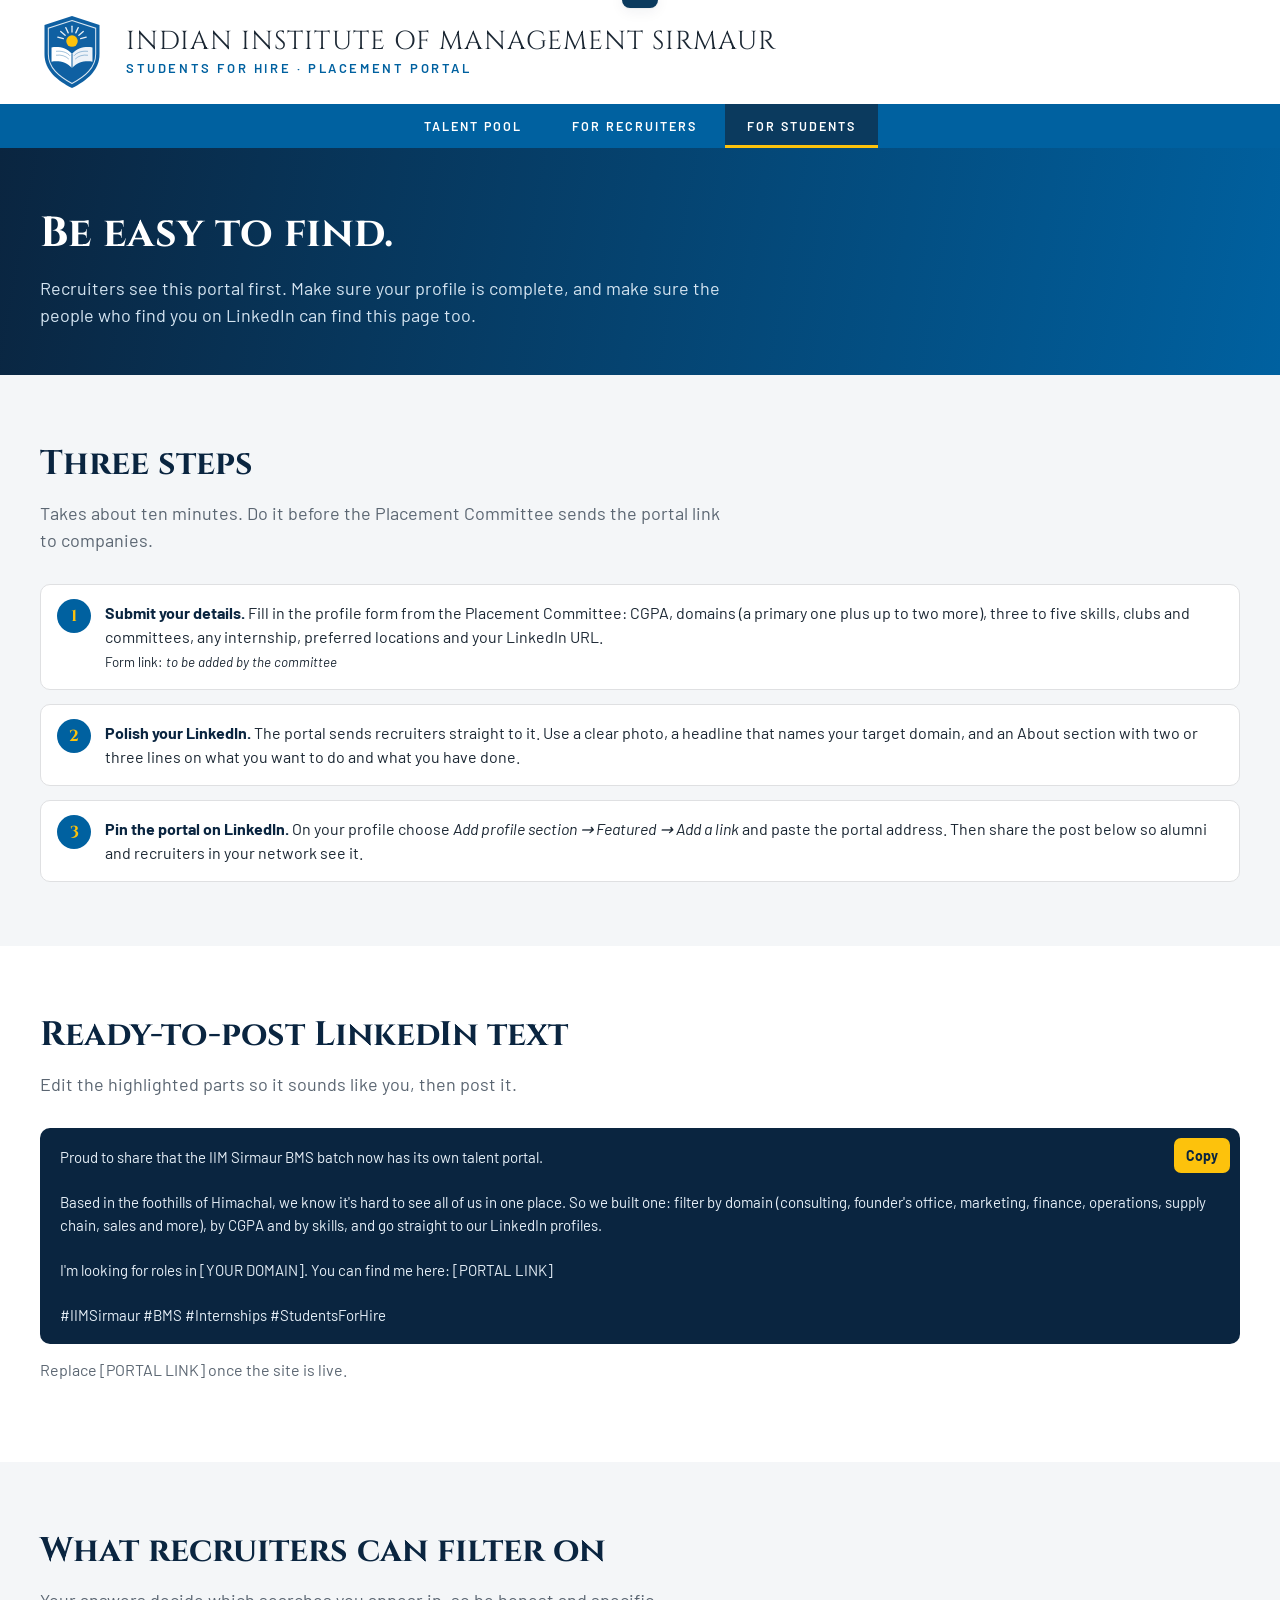
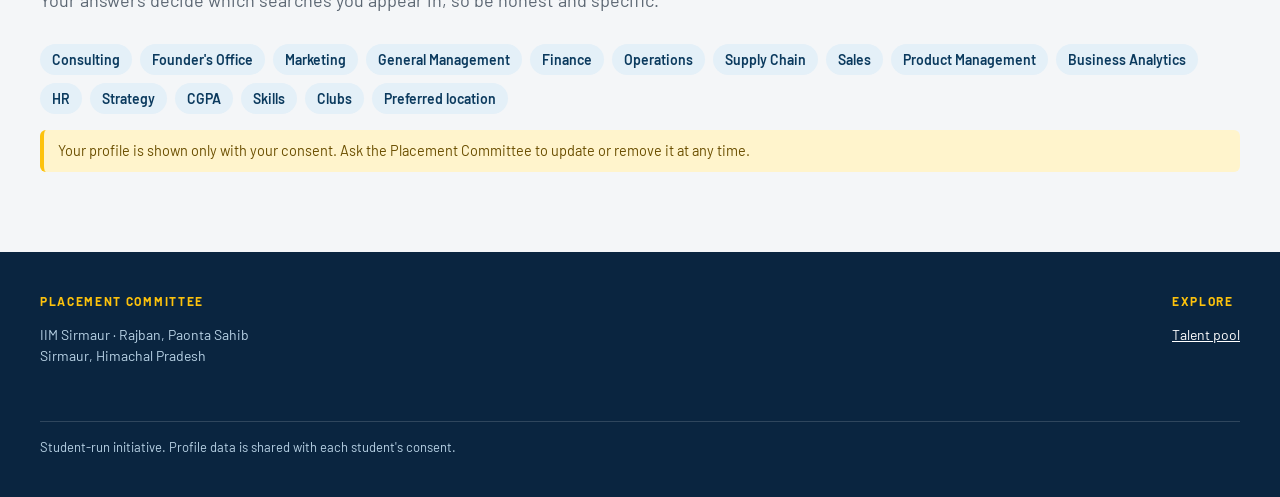
==== students.html @ ebaef342 "Add Students for Hire site for the IIM Sirmaur BMS batch Static recruiter portal with domain, CGPA a" ====
<!doctype html>
<html lang="en">
<head>
<meta charset="utf-8">
<meta name="viewport" content="width=device-width, initial-scale=1">
<title>For Students · Students for Hire · IIM Sirmaur</title>
<link rel="icon" href="assets/favicon.svg" type="image/svg+xml">
<link rel="preconnect" href="https://fonts.googleapis.com">
<link rel="preconnect" href="https://fonts.gstatic.com" crossorigin>
<link href="https://fonts.googleapis.com/css2?family=Barlow:wght@400;500;600;700&family=Cinzel:wght@500;600;700&display=swap" rel="stylesheet">
<link rel="stylesheet" href="css/styles.css">
</head>
<body>
<div class="brand-bar"><div class="wrap">
  <a class="brand" href="index.html"><img src="assets/favicon.svg" alt="IIM Sirmaur" width="64" height="76">
  <span class="inst">INDIAN INSTITUTE OF MANAGEMENT SIRMAUR<span class="sub">Students for Hire · Placement Portal</span></span></a>
</div></div>
<nav class="nav-bar" aria-label="Main"><div class="wrap"><ul>
  <li><a href="index.html">Talent Pool</a></li>
  <li><a href="index.html#recruiters">For Recruiters</a></li>
  <li><a href="students.html" aria-current="page">For Students</a></li>
</ul></div></nav>

<header class="page-hero"><div class="wrap">
  <h1>Be easy to find.</h1>
  <p>Recruiters see this portal first. Make sure your profile is complete, and make sure the people who find you on LinkedIn can find this page too.</p>
</div></header>

<section class="band">
  <div class="wrap">
    <h2>Three steps</h2>
    <p class="lead">Takes about ten minutes. Do it before the Placement Committee sends the portal link to companies.</p>
    <ol class="steps">
      <li><b>Submit your details.</b> Fill in the profile form from the Placement Committee: CGPA, domains (a primary one plus up to two more), three to five skills, clubs and committees, any internship, preferred locations and your LinkedIn URL.<br><small>Form link: <em>to be added by the committee</em></small></li>
      <li><b>Polish your LinkedIn.</b> The portal sends recruiters straight to it. Use a clear photo, a headline that names your target domain, and an About section with two or three lines on what you want to do and what you have done.</li>
      <li><b>Pin the portal on LinkedIn.</b> On your profile choose <em>Add profile section → Featured → Add a link</em> and paste the portal address. Then share the post below so alumni and recruiters in your network see it.</li>
    </ol>
  </div>
</section>

<section class="band white">
  <div class="wrap">
    <h2>Ready-to-post LinkedIn text</h2>
    <p class="lead">Edit the highlighted parts so it sounds like you, then post it.</p>
    <div class="copybox" id="post">Proud to share that the IIM Sirmaur BMS batch now has its own talent portal.

Based in the foothills of Himachal, we know it's hard to see all of us in one place. So we built one: filter by domain (consulting, founder's office, marketing, finance, operations, supply chain, sales and more), by CGPA and by skills, and go straight to our LinkedIn profiles.

I'm looking for roles in [YOUR DOMAIN]. You can find me here: [PORTAL LINK]

#IIMSirmaur #BMS #Internships #StudentsForHire<button class="btn btn-gold btn-sm" id="copyPost" type="button">Copy</button></div>
    <p style="margin-top:14px;color:var(--muted)">Replace [PORTAL LINK] once the site is live.</p>
  </div>
</section>

<section class="band">
  <div class="wrap">
    <h2>What recruiters can filter on</h2>
    <p class="lead">Your answers decide which searches you appear in, so be honest and specific.</p>
    <div class="pills">
      <span class="pill">Consulting</span><span class="pill">Founder's Office</span><span class="pill">Marketing</span><span class="pill">General Management</span><span class="pill">Finance</span><span class="pill">Operations</span><span class="pill">Supply Chain</span><span class="pill">Sales</span><span class="pill">Product Management</span><span class="pill">Business Analytics</span><span class="pill">HR</span><span class="pill">Strategy</span>
      <span class="pill">CGPA</span><span class="pill">Skills</span><span class="pill">Clubs</span><span class="pill">Preferred location</span>
    </div>
    <div class="note">Your profile is shown only with your consent. Ask the Placement Committee to update or remove it at any time.</div>
  </div>
</section>

<footer class="site"><div class="wrap">
  <div><h4>Placement Committee</h4><p>IIM Sirmaur · Rajban, Paonta Sahib<br>Sirmaur, Himachal Pradesh</p></div>
  <div><h4>Explore</h4><p><a href="index.html">Talent pool</a></p></div>
  <p class="legal">Student-run initiative. Profile data is shared with each student's consent.</p>
</div></footer>
<div class="toast" id="toast" role="status"></div>
<script>
document.getElementById('copyPost').addEventListener('click', async function () {
  var box = document.getElementById('post'), btn = this, text = box.firstChild.textContent.trim();
  try { await navigator.clipboard.writeText(text); } catch (e) {
    var ta = document.createElement('textarea'); ta.value = text; document.body.appendChild(ta); ta.select(); try { document.execCommand('copy'); } catch (_) {} ta.remove();
  }
  var t = document.getElementById('toast'); t.textContent = 'Post copied'; t.classList.add('show');
  setTimeout(function () { t.classList.remove('show'); }, 2000);
});
</script>
</body>
</html>
---- css/styles.css ----
/* IIM Sirmaur – Students for Hire
   Palette sampled from the official logo and website template:
   shield blue #0F60A2 / nav bar #0061A0, sun yellow #FDC20C, light grey #DFE0E2. */
:root {
  --blue: #0061a0;
  --blue-deep: #0b3a5e;
  --navy: #0a2540;
  --sky: #5ea1cb;
  --sky-tint: #e4f0f8;
  --gold: #fdc20c;
  --gold-tint: #fff4cc;
  --gold-ink: #6b4f00;
  --ink: #1b2733;
  --muted: #5b6672;
  --line: #dfe0e2;
  --bg: #f4f6f8;
  --card: #ffffff;
  --radius: 10px;
  --shadow: 0 1px 2px rgba(10, 37, 64, .06), 0 4px 14px rgba(10, 37, 64, .06);
  --font-head: "Cinzel", "Trajan Pro", Georgia, serif;
  --font: "Barlow", system-ui, -apple-system, "Segoe UI", Roboto, sans-serif;
}
* { box-sizing: border-box; }
html { scroll-behavior: smooth; }
body { margin: 0; font-family: var(--font); color: var(--ink); background: var(--bg); line-height: 1.5; font-size: 16px; }
a { color: var(--blue); }
img { max-width: 100%; display: block; }
:focus-visible { outline: 3px solid var(--gold); outline-offset: 2px; }
.wrap { max-width: 1240px; margin: 0 auto; padding: 0 20px; }
.sr { position: absolute; width: 1px; height: 1px; overflow: hidden; clip: rect(0 0 0 0); white-space: nowrap; }

/* ---------- header (mirrors the logo-usage template) ---------- */
.brand-bar { background: #fff; }
.brand { display: flex; align-items: center; gap: 22px; padding: 14px 0; text-decoration: none; color: var(--ink); }
.brand img { width: 64px; height: auto; flex: none; }
.brand .inst { font-family: var(--font-head); font-size: clamp(15px, 2.4vw, 26px); letter-spacing: .04em; line-height: 1.15; }
.brand .sub { display: block; font-family: var(--font); font-size: 13px; letter-spacing: .2em; text-transform: uppercase; color: var(--blue); margin-top: 4px; font-weight: 600; }
.nav-bar { background: var(--blue); }
.nav-bar ul { list-style: none; margin: 0; padding: 0; display: flex; gap: 6px; flex-wrap: wrap; justify-content: center; }
.nav-bar a { display: block; padding: 13px 22px; color: #fff; text-decoration: none; font-size: 12.5px; letter-spacing: .16em; text-transform: uppercase; font-weight: 600; }
.nav-bar a:hover, .nav-bar a[aria-current="page"] { background: var(--blue-deep); box-shadow: inset 0 -3px 0 var(--gold); }

/* ---------- hero ---------- */
.hero { position: relative; color: #fff; background: var(--navy) center/cover no-repeat; isolation: isolate; }
.hero::before { content: ""; position: absolute; inset: 0; z-index: -1; background: linear-gradient(100deg, rgba(10,37,64,.94) 0%, rgba(0,97,160,.78) 55%, rgba(0,97,160,.35) 100%); }
.hero .wrap { padding-top: 72px; padding-bottom: 56px; }
.eyebrow { display: inline-block; font-size: 12px; letter-spacing: .22em; text-transform: uppercase; font-weight: 700; color: var(--gold); margin-bottom: 14px; }
.hero h1 { font-family: var(--font-head); font-weight: 600; font-size: clamp(30px, 5vw, 54px); line-height: 1.1; margin: 0 0 16px; max-width: 18ch; }
.hero p.lead { font-size: clamp(17px, 2vw, 20px); max-width: 58ch; margin: 0 0 28px; color: #e6eff7; }
.btn { display: inline-flex; align-items: center; gap: 8px; border: 0; cursor: pointer; font: inherit; font-weight: 700; font-size: 15px; padding: 11px 20px; border-radius: 8px; text-decoration: none; transition: transform .08s, background .15s; }
.btn:active { transform: translateY(1px); }
.btn-gold { background: var(--gold); color: var(--navy); }
.btn-gold:hover { background: #ffd03f; }
.btn-ghost { background: transparent; color: #fff; box-shadow: inset 0 0 0 2px rgba(255,255,255,.6); }
.btn-ghost:hover { background: rgba(255,255,255,.12); }
.btn-blue { background: var(--blue); color: #fff; }
.btn-blue:hover { background: var(--blue-deep); }
.btn-line { background: #fff; color: var(--blue); box-shadow: inset 0 0 0 1.5px var(--blue); }
.btn-line:hover { background: var(--sky-tint); }
.btn-sm { padding: 7px 12px; font-size: 14px; border-radius: 7px; }
.stats { display: flex; flex-wrap: wrap; gap: 14px 40px; margin-top: 40px; padding-top: 24px; border-top: 1px solid rgba(255,255,255,.25); }
.stat b { display: block; font-family: var(--font-head); font-size: 34px; color: var(--gold); line-height: 1; }
.stat span { font-size: 13px; letter-spacing: .1em; text-transform: uppercase; color: #d4e4f1; }

/* ---------- sample banner ---------- */
.sample-banner { background: var(--gold-tint); border-bottom: 1px solid #f1d977; color: var(--gold-ink); font-size: 14px; }
.sample-banner .wrap { display: flex; gap: 12px; align-items: center; padding-top: 9px; padding-bottom: 9px; }
.sample-banner button { margin-left: auto; background: none; border: 0; cursor: pointer; font-size: 20px; color: inherit; line-height: 1; }

/* ---------- talent layout ---------- */
.talent { padding: 36px 0 90px; }
.section-head h2 { font-family: var(--font-head); font-size: clamp(24px, 3vw, 32px); margin: 0 0 6px; color: var(--navy); }
.section-head p { margin: 0 0 22px; color: var(--muted); max-width: 70ch; }
.layout { display: grid; grid-template-columns: 300px 1fr; gap: 26px; align-items: start; }
.filters { background: var(--card); border: 1px solid var(--line); border-radius: var(--radius); box-shadow: var(--shadow); position: sticky; top: 12px; max-height: calc(100vh - 24px); overflow: auto; }
.filters header { display: flex; align-items: center; justify-content: space-between; padding: 14px 18px; background: var(--blue); color: #fff; border-radius: var(--radius) var(--radius) 0 0; position: sticky; top: 0; z-index: 1; }
.filters header h3 { margin: 0; font-size: 13px; letter-spacing: .16em; text-transform: uppercase; }
.filters header button { background: none; border: 0; color: var(--gold); font: inherit; font-weight: 700; cursor: pointer; font-size: 14px; }
.fgroup { padding: 16px 18px; border-bottom: 1px solid var(--line); }
.fgroup:last-child { border-bottom: 0; }
.fgroup h4 { margin: 0 0 10px; font-size: 12px; letter-spacing: .14em; text-transform: uppercase; color: var(--blue-deep); display: flex; justify-content: space-between; align-items: center; }
.fgroup h4 small { text-transform: none; letter-spacing: 0; font-weight: 500; color: var(--muted); font-size: 12px; }
.input { width: 100%; padding: 10px 12px; border: 1.5px solid var(--line); border-radius: 8px; font: inherit; background: #fff; color: var(--ink); }
.input:focus { border-color: var(--blue); outline: none; box-shadow: 0 0 0 3px var(--sky-tint); }
.chips { display: flex; flex-wrap: wrap; gap: 7px; }
.chip { display: inline-flex; align-items: center; gap: 6px; padding: 6px 11px; border-radius: 999px; border: 1.5px solid var(--line); background: #fff; font: inherit; font-size: 14px; color: var(--ink); cursor: pointer; transition: background .12s, border-color .12s; }
.chip:hover { border-color: var(--sky); background: var(--sky-tint); }
.chip[aria-pressed="true"] { background: var(--blue); border-color: var(--blue); color: #fff; }
.chip .n { font-size: 12px; opacity: .65; font-variant-numeric: tabular-nums; }
.chip.zero { opacity: .45; }
.seg { display: grid; grid-auto-flow: column; border: 1.5px solid var(--line); border-radius: 8px; overflow: hidden; }
.seg button { padding: 8px 4px; border: 0; background: #fff; font: inherit; font-size: 13px; cursor: pointer; border-right: 1px solid var(--line); color: var(--ink); }
.seg button:last-child { border-right: 0; }
.seg button[aria-pressed="true"] { background: var(--blue); color: #fff; font-weight: 600; }
.range-row { display: flex; align-items: center; gap: 12px; }
.range-row output { font-family: var(--font-head); font-size: 20px; color: var(--blue); min-width: 48px; text-align: right; font-weight: 600; }
input[type=range] { width: 100%; accent-color: var(--blue); }
.check { display: flex; align-items: center; gap: 8px; font-size: 14px; margin-top: 10px; color: var(--muted); cursor: pointer; }
.check input { accent-color: var(--blue); width: 16px; height: 16px; }

.toolbar { display: flex; flex-wrap: wrap; gap: 10px; align-items: center; margin-bottom: 14px; }
.toolbar .count { font-weight: 600; color: var(--navy); margin-right: auto; }
.toolbar .count span { color: var(--muted); font-weight: 400; }
.toolbar select { width: auto; }
.viewtoggle { display: inline-grid; grid-auto-flow: column; border: 1.5px solid var(--line); border-radius: 8px; overflow: hidden; }
.viewtoggle button { padding: 8px 11px; border: 0; background: #fff; cursor: pointer; color: var(--muted); font: inherit; }
.viewtoggle button[aria-pressed="true"] { background: var(--blue); color: #fff; }
.active-chips { display: flex; flex-wrap: wrap; gap: 7px; margin-bottom: 16px; }
.active-chips .chip { background: var(--gold-tint); border-color: #f1d977; color: var(--gold-ink); font-size: 13px; }
.filter-open { display: none; }

/* ---------- cards ---------- */
.grid { display: grid; grid-template-columns: repeat(auto-fill, minmax(290px, 1fr)); gap: 18px; }
.grid.list { grid-template-columns: 1fr; gap: 12px; }
.card { background: var(--card); border: 1px solid var(--line); border-radius: var(--radius); box-shadow: var(--shadow); padding: 18px; display: flex; flex-direction: column; gap: 12px; position: relative; transition: box-shadow .15s, transform .15s; border-top: 4px solid var(--blue); }
.card:hover { box-shadow: 0 6px 22px rgba(0,97,160,.16); transform: translateY(-2px); }
.card.sel { border-top-color: var(--gold); box-shadow: 0 0 0 2px var(--gold), var(--shadow); }
.card-top { display: flex; gap: 14px; align-items: center; }
.avatar { width: 56px; height: 56px; border-radius: 50%; flex: none; display: grid; place-items: center; color: #fff; font-family: var(--font-head); font-weight: 600; font-size: 20px; background: var(--blue); overflow: hidden; }
.avatar img { width: 100%; height: 100%; object-fit: cover; }
.av0 { background: var(--blue); } .av1 { background: var(--navy); } .av2 { background: var(--sky); color: var(--navy); } .av3 { background: var(--gold); color: var(--navy); }
.card h3 { margin: 0; font-size: 19px; line-height: 1.2; }
.card h3 button { all: unset; cursor: pointer; color: var(--navy); }
.card h3 button:hover { color: var(--blue); text-decoration: underline; }
.meta { font-size: 13.5px; color: var(--muted); }
.cgpa { margin-left: auto; text-align: center; background: var(--sky-tint); border-radius: 8px; padding: 5px 10px; min-width: 58px; }
.cgpa b { display: block; font-family: var(--font-head); font-size: 20px; color: var(--blue); line-height: 1.1; }
.cgpa span { font-size: 10px; letter-spacing: .14em; color: var(--muted); text-transform: uppercase; }
.tags { display: flex; flex-wrap: wrap; gap: 6px; }
.tag { font-size: 12.5px; font-weight: 600; padding: 3px 9px; border-radius: 5px; }
.t0 { background: var(--sky-tint); color: #004a7c; }
.t1 { background: var(--gold-tint); color: var(--gold-ink); }
.t2 { background: #d9e4ef; color: var(--navy); }
.t3 { background: #e9f3fa; color: #2b6a8f; box-shadow: inset 0 0 0 1px #c5dcec; }
.tag.primary { box-shadow: inset 0 0 0 1.5px currentColor; }
.facts { display: grid; grid-template-columns: auto 1fr; gap: 3px 12px; font-size: 14px; margin: 0; }
.facts dt { color: var(--muted); }
.facts dd { margin: 0; }
.card-actions { display: flex; gap: 8px; margin-top: auto; align-items: center; }
.card-actions .btn { flex: 1; justify-content: center; }
.star { flex: none !important; width: 38px; height: 36px; padding: 0 !important; justify-content: center; background: #fff; box-shadow: inset 0 0 0 1.5px var(--line); border: 0; border-radius: 7px; cursor: pointer; font-size: 18px; color: var(--muted); line-height: 1; }
.star[aria-pressed="true"] { background: var(--gold); color: var(--navy); box-shadow: none; }
.ribbon { position: absolute; top: -4px; left: 18px; font-size: 10px; letter-spacing: .14em; background: var(--gold); color: var(--navy); padding: 1px 8px 2px; border-radius: 0 0 5px 5px; font-weight: 700; }
.li-ico { width: 16px; height: 16px; }

.grid.list .card { flex-direction: row; align-items: center; flex-wrap: wrap; gap: 18px; padding: 14px 18px; }
.grid.list .card-top { flex: 0 0 300px; }
.grid.list .tags { flex: 1 1 220px; }
.grid.list .facts { display: none; }
.grid.list .card-actions { margin: 0; flex: 0 0 280px; }

.empty { text-align: center; padding: 60px 20px; background: #fff; border: 1.5px dashed var(--line); border-radius: var(--radius); color: var(--muted); }
.empty h3 { color: var(--navy); margin: 0 0 6px; }

/* ---------- shortlist bar ---------- */
.shortbar { position: fixed; left: 50%; bottom: 18px; transform: translate(-50%, 140%); transition: transform .25s; background: var(--navy); color: #fff; border-radius: 14px; padding: 10px 14px; display: flex; gap: 10px; align-items: center; box-shadow: 0 10px 30px rgba(0,0,0,.3); z-index: 30; flex-wrap: wrap; max-width: calc(100vw - 24px); }
.shortbar.show { transform: translate(-50%, 0); }
.shortbar b { color: var(--gold); font-size: 18px; margin-right: 4px; }
.shortbar .btn { padding: 8px 13px; font-size: 14px; }
.shortbar .link { background: none; border: 0; color: #b9d3e6; cursor: pointer; font: inherit; text-decoration: underline; }
.toast { position: fixed; top: 18px; left: 50%; transform: translate(-50%, -150%); background: var(--blue-deep); color: #fff; padding: 10px 18px; border-radius: 8px; z-index: 60; transition: transform .25s; box-shadow: var(--shadow); font-weight: 600; }
.toast.show { transform: translate(-50%, 0); }

/* ---------- modal ---------- */
dialog { border: 0; padding: 0; border-radius: 14px; width: min(720px, calc(100vw - 24px)); max-height: calc(100vh - 32px); box-shadow: 0 20px 60px rgba(0,0,0,.35); color: var(--ink); }
dialog::backdrop { background: rgba(10,37,64,.65); backdrop-filter: blur(2px); }
.m-head { display: flex; gap: 18px; align-items: center; padding: 24px 26px; background: linear-gradient(100deg, var(--navy), var(--blue)); color: #fff; }
.m-head .avatar { width: 76px; height: 76px; font-size: 28px; border: 3px solid var(--gold); }
.m-head h2 { margin: 0; font-family: var(--font-head); font-size: 26px; }
.m-head p { margin: 2px 0 0; color: #cfe2f1; }
.m-close { margin-left: auto; align-self: flex-start; background: none; border: 0; color: #fff; font-size: 28px; cursor: pointer; line-height: 1; }
.m-body { padding: 22px 26px 26px; display: grid; gap: 18px; overflow: auto; }
.m-body h4 { margin: 0 0 6px; font-size: 12px; letter-spacing: .14em; text-transform: uppercase; color: var(--blue-deep); }
.m-cols { display: grid; grid-template-columns: 1fr 1fr; gap: 18px; }
.m-actions { display: flex; flex-wrap: wrap; gap: 10px; }

/* ---------- content sections ---------- */
.band { padding: 64px 0; }
.band.white { background: #fff; }
.band h2 { font-family: var(--font-head); color: var(--navy); font-size: clamp(24px, 3vw, 34px); margin: 0 0 10px; }
.band .lead { color: var(--muted); max-width: 70ch; margin: 0 0 30px; font-size: 18px; }
.cols3 { display: grid; grid-template-columns: repeat(auto-fit, minmax(260px, 1fr)); gap: 20px; }
.panel { background: #fff; border: 1px solid var(--line); border-radius: var(--radius); padding: 22px; box-shadow: var(--shadow); }
.band.white .panel { background: var(--bg); box-shadow: none; }
.panel .ico { width: 42px; height: 42px; border-radius: 10px; background: var(--blue); color: var(--gold); display: grid; place-items: center; font-weight: 800; font-size: 20px; margin-bottom: 12px; font-family: var(--font-head); }
.panel h3 { margin: 0 0 6px; color: var(--navy); }
.panel p { margin: 0; color: var(--muted); }
.photo-strip { height: 260px; background: center/cover no-repeat; position: relative; }
.photo-strip::after { content: ""; position: absolute; inset: 0; background: linear-gradient(0deg, rgba(10,37,64,.5), rgba(10,37,64,0) 60%); }
.photo-strip blockquote { position: absolute; z-index: 1; left: 0; right: 0; bottom: 22px; margin: 0; color: #fff; font-family: var(--font-head); font-size: clamp(18px, 2.6vw, 28px); text-align: center; padding: 0 20px; }
.steps { counter-reset: s; list-style: none; padding: 0; margin: 0; display: grid; gap: 14px; }
.steps li { counter-increment: s; background: #fff; border: 1px solid var(--line); border-radius: var(--radius); padding: 16px 18px 16px 64px; position: relative; }
.steps li::before { content: counter(s); position: absolute; left: 16px; top: 14px; width: 34px; height: 34px; border-radius: 50%; background: var(--blue); color: var(--gold); display: grid; place-items: center; font-family: var(--font-head); font-weight: 700; }
.steps li b { color: var(--navy); }
.copybox { background: var(--navy); color: #e6eff7; border-radius: var(--radius); padding: 18px 20px; white-space: pre-wrap; font-size: 15px; position: relative; }
.copybox .btn { position: absolute; top: 10px; right: 10px; }

footer.site { background: var(--navy); color: #b9d3e6; padding: 40px 0 26px; font-size: 14px; }
footer.site .wrap { display: flex; flex-wrap: wrap; gap: 28px; justify-content: space-between; }
footer.site h4 { color: var(--gold); letter-spacing: .14em; text-transform: uppercase; font-size: 12px; margin: 0 0 8px; }
footer.site a { color: #fff; }
footer.site .legal { width: 100%; border-top: 1px solid rgba(255,255,255,.15); padding-top: 16px; font-size: 13px; }

/* ---------- page hero (students page) ---------- */
.page-hero { background: linear-gradient(100deg, var(--navy), var(--blue)); color: #fff; padding: 54px 0 46px; }
.page-hero h1 { font-family: var(--font-head); margin: 0 0 10px; font-size: clamp(26px, 4vw, 42px); }
.page-hero p { max-width: 70ch; color: #d4e4f1; font-size: 18px; margin: 0; }
.note { background: var(--gold-tint); border-left: 4px solid var(--gold); padding: 10px 14px; border-radius: 6px; font-size: 14.5px; color: var(--gold-ink); margin: 16px 0; }
.pills { display: flex; flex-wrap: wrap; gap: 8px; }
.pill { background: var(--sky-tint); color: var(--blue-deep); padding: 5px 12px; border-radius: 999px; font-weight: 600; font-size: 14px; }

/* ---------- responsive ---------- */
@media (max-width: 980px) {
  .layout { grid-template-columns: 1fr; }
  .filters { position: fixed; inset: 0 0 0 auto; width: min(360px, 92vw); max-height: none; z-index: 50; transform: translateX(105%); transition: transform .25s; border-radius: 0; }
  .filters.open { transform: none; }
  .filter-open { display: inline-flex; }
  .scrim { position: fixed; inset: 0; background: rgba(10,37,64,.55); z-index: 49; display: none; }
  .scrim.show { display: block; }
}
@media (max-width: 620px) {
  .nav-bar a { padding: 11px 12px; font-size: 11.5px; letter-spacing: .1em; }
  .brand img { width: 48px; }
  .hero .wrap { padding-top: 44px; }
  .m-cols { grid-template-columns: 1fr; }
  .grid.list .card-top, .grid.list .card-actions { flex: 1 1 100%; }
  .m-head { flex-wrap: wrap; }
}
@media (prefers-reduced-motion: reduce) { * { transition: none !important; scroll-behavior: auto !important; } }
@media print {
  .nav-bar, .hero, .filters, .toolbar, .shortbar, .card-actions, .band, footer.site, .sample-banner { display: none !important; }
  .layout { display: block; } .card { break-inside: avoid; box-shadow: none; }
}

/* ---------- profiles still being filled in ---------- */
.fgroup[hidden] { display: none; }
.card .pending { margin: 0; font-size: 13.5px; color: var(--muted); font-style: italic; }
.card.slim { border-top-color: var(--line); gap: 10px; }
.card.slim .avatar { width: 48px; height: 48px; font-size: 17px; }
.btn.disabled { opacity: .55; cursor: default; box-shadow: inset 0 0 0 1.5px var(--line); color: var(--muted); }
.grid.list .card .pending { flex: 1 1 220px; }
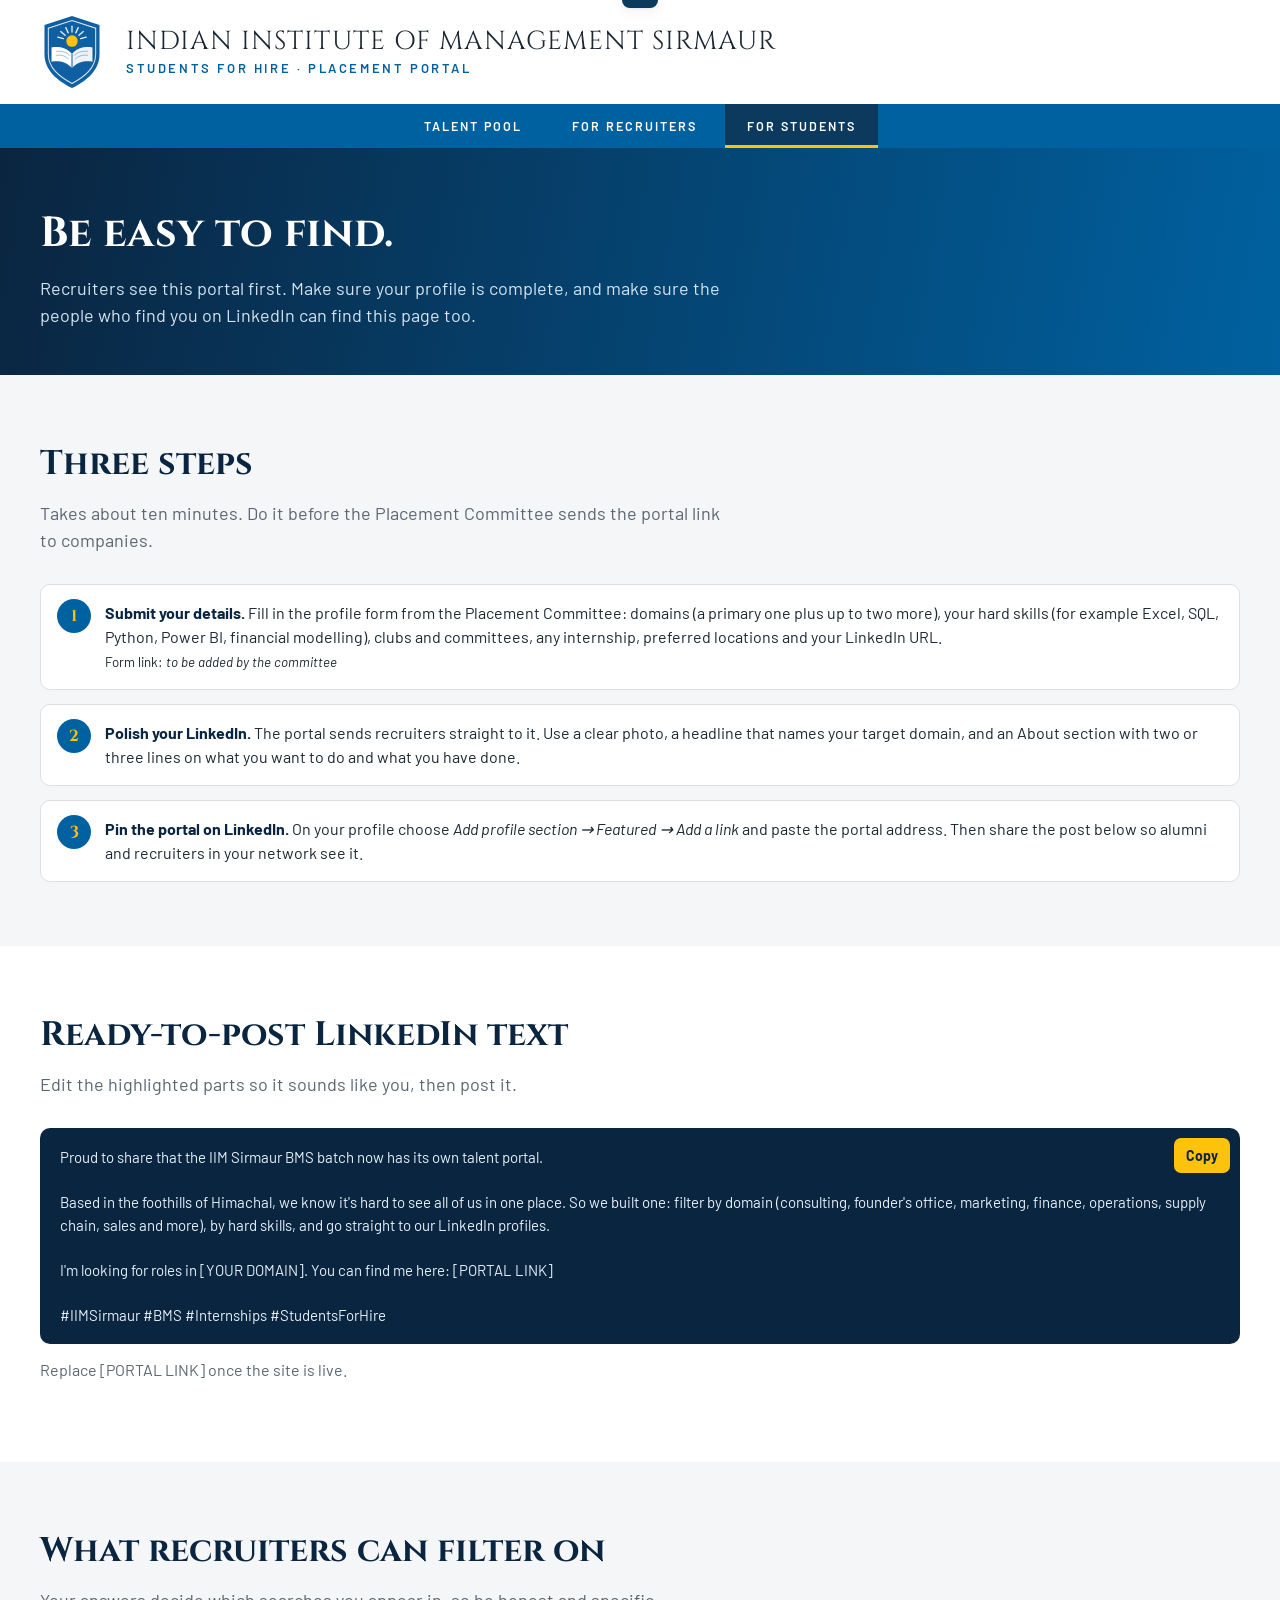
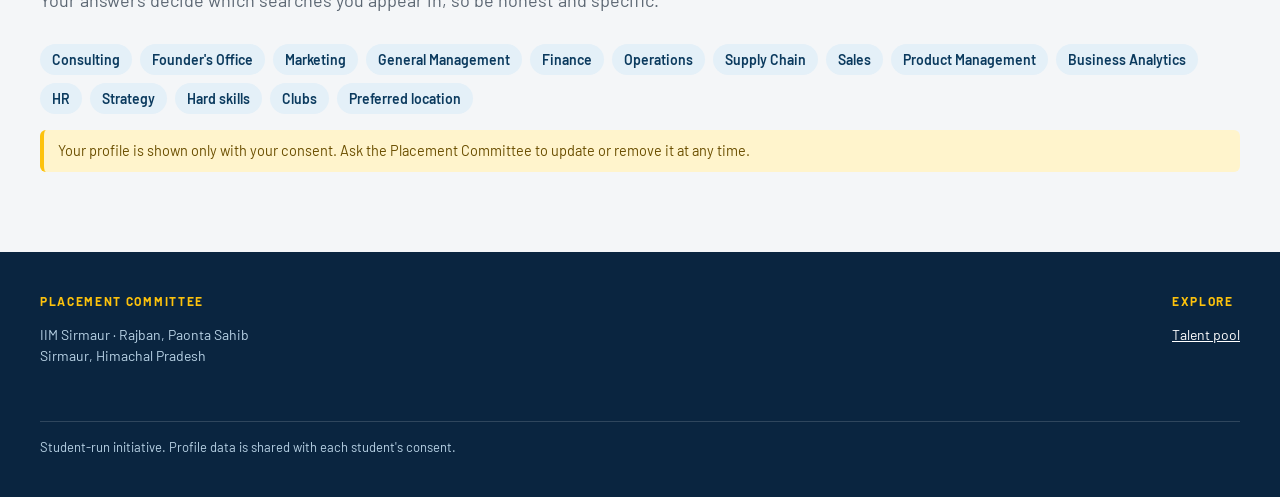
==== commit 7b013392: "Replace CGPA filter with hard-skills filter Co-Authored-By: Claude Sonnet 5.5 <noreply@anthropic.com" ====
--- a/students.html
+++ b/students.html
@@ -31,7 +31,7 @@
     <h2>Three steps</h2>
     <p class="lead">Takes about ten minutes. Do it before the Placement Committee sends the portal link to companies.</p>
     <ol class="steps">
-      <li><b>Submit your details.</b> Fill in the profile form from the Placement Committee: CGPA, domains (a primary one plus up to two more), three to five skills, clubs and committees, any internship, preferred locations and your LinkedIn URL.<br><small>Form link: <em>to be added by the committee</em></small></li>
+      <li><b>Submit your details.</b> Fill in the profile form from the Placement Committee: domains (a primary one plus up to two more), your hard skills (for example Excel, SQL, Python, Power BI, financial modelling), clubs and committees, any internship, preferred locations and your LinkedIn URL.<br><small>Form link: <em>to be added by the committee</em></small></li>
       <li><b>Polish your LinkedIn.</b> The portal sends recruiters straight to it. Use a clear photo, a headline that names your target domain, and an About section with two or three lines on what you want to do and what you have done.</li>
       <li><b>Pin the portal on LinkedIn.</b> On your profile choose <em>Add profile section → Featured → Add a link</em> and paste the portal address. Then share the post below so alumni and recruiters in your network see it.</li>
     </ol>
@@ -44,7 +44,7 @@
     <p class="lead">Edit the highlighted parts so it sounds like you, then post it.</p>
     <div class="copybox" id="post">Proud to share that the IIM Sirmaur BMS batch now has its own talent portal.
 
-Based in the foothills of Himachal, we know it's hard to see all of us in one place. So we built one: filter by domain (consulting, founder's office, marketing, finance, operations, supply chain, sales and more), by CGPA and by skills, and go straight to our LinkedIn profiles.
+Based in the foothills of Himachal, we know it's hard to see all of us in one place. So we built one: filter by domain (consulting, founder's office, marketing, finance, operations, supply chain, sales and more), by hard skills, and go straight to our LinkedIn profiles.
 
 I'm looking for roles in [YOUR DOMAIN]. You can find me here: [PORTAL LINK]
 
@@ -59,7 +59,7 @@
     <p class="lead">Your answers decide which searches you appear in, so be honest and specific.</p>
     <div class="pills">
       <span class="pill">Consulting</span><span class="pill">Founder's Office</span><span class="pill">Marketing</span><span class="pill">General Management</span><span class="pill">Finance</span><span class="pill">Operations</span><span class="pill">Supply Chain</span><span class="pill">Sales</span><span class="pill">Product Management</span><span class="pill">Business Analytics</span><span class="pill">HR</span><span class="pill">Strategy</span>
-      <span class="pill">CGPA</span><span class="pill">Skills</span><span class="pill">Clubs</span><span class="pill">Preferred location</span>
+      <span class="pill">Hard skills</span><span class="pill">Clubs</span><span class="pill">Preferred location</span>
     </div>
     <div class="note">Your profile is shown only with your consent. Ask the Placement Committee to update or remove it at any time.</div>
   </div>
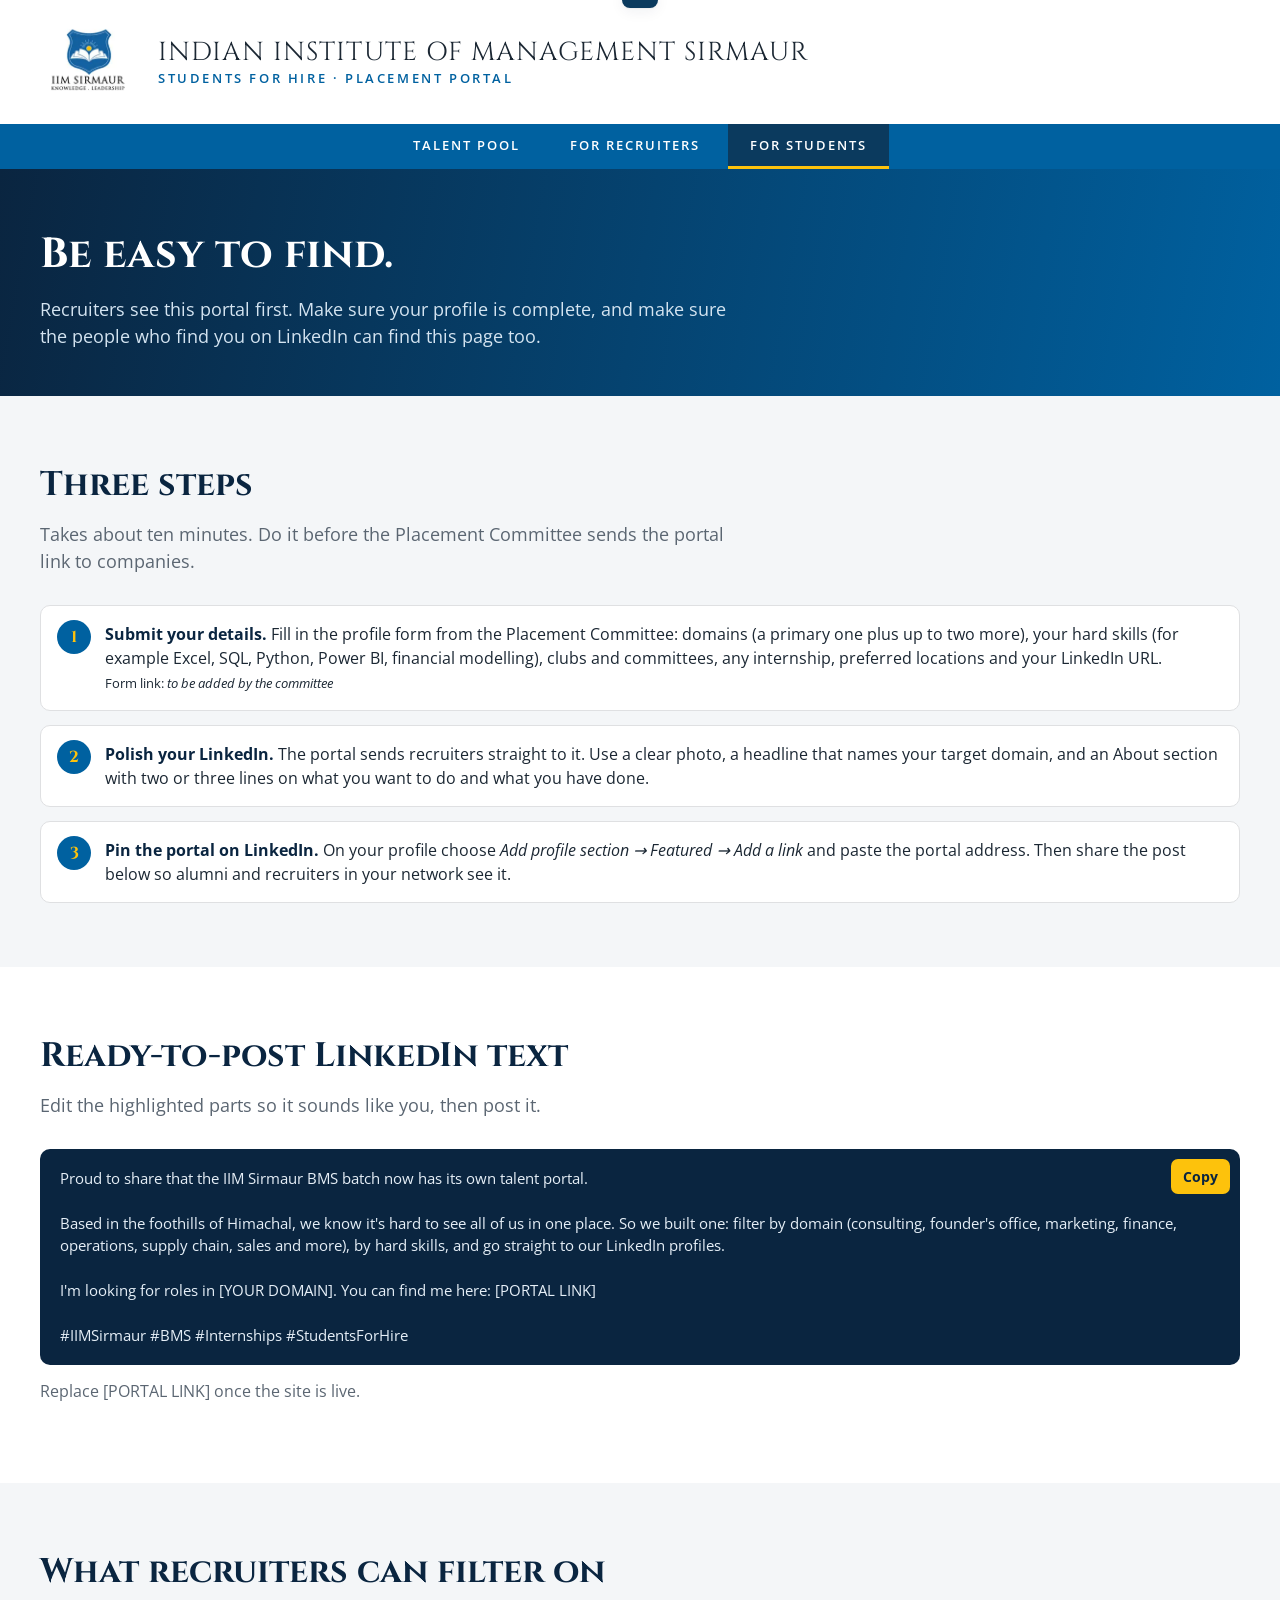
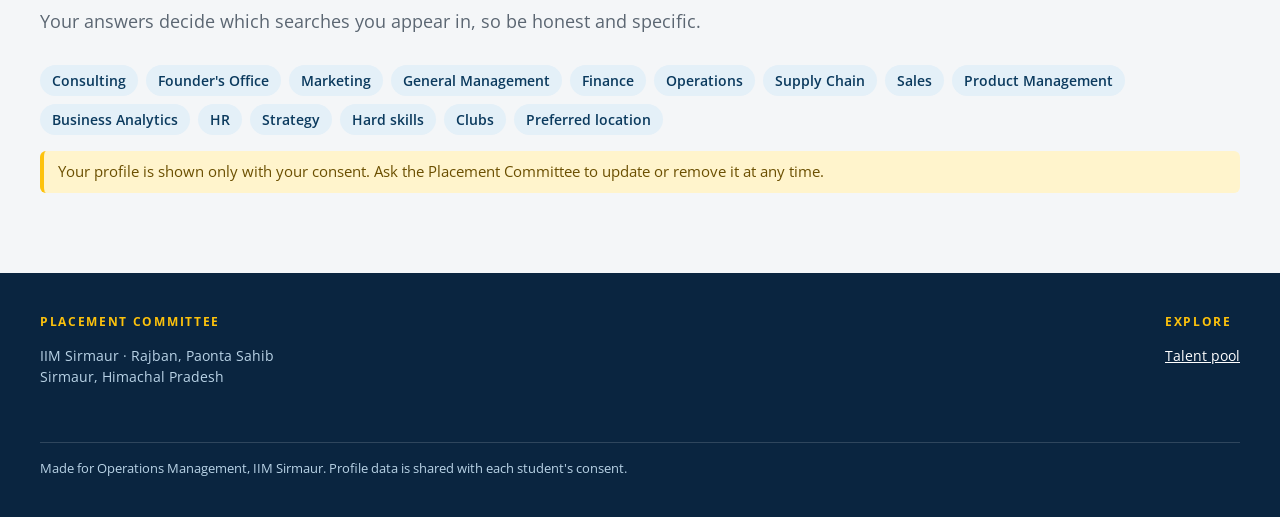
==== commit bb85abf8: "Use supplied logo, Trajan and Open Sans fonts, update footer wording Co-Authored-By: Claude Sonnet 5" ====
--- a/students.html
+++ b/students.html
@@ -4,15 +4,15 @@
 <meta charset="utf-8">
 <meta name="viewport" content="width=device-width, initial-scale=1">
 <title>For Students · Students for Hire · IIM Sirmaur</title>
-<link rel="icon" href="assets/favicon.svg" type="image/svg+xml">
+<link rel="icon" href="assets/logo.png" type="image/png">
 <link rel="preconnect" href="https://fonts.googleapis.com">
 <link rel="preconnect" href="https://fonts.gstatic.com" crossorigin>
-<link href="https://fonts.googleapis.com/css2?family=Barlow:wght@400;500;600;700&family=Cinzel:wght@500;600;700&display=swap" rel="stylesheet">
+<link href="https://fonts.googleapis.com/css2?family=Open+Sans:wght@400;600;700&family=Cinzel:wght@500;600;700&display=swap" rel="stylesheet">
 <link rel="stylesheet" href="css/styles.css">
 </head>
 <body>
 <div class="brand-bar"><div class="wrap">
-  <a class="brand" href="index.html"><img src="assets/favicon.svg" alt="IIM Sirmaur" width="64" height="76">
+  <a class="brand" href="index.html"><img src="assets/logo.png" alt="IIM Sirmaur logo" width="96" height="96">
   <span class="inst">INDIAN INSTITUTE OF MANAGEMENT SIRMAUR<span class="sub">Students for Hire · Placement Portal</span></span></a>
 </div></div>
 <nav class="nav-bar" aria-label="Main"><div class="wrap"><ul>
@@ -68,7 +68,7 @@
 <footer class="site"><div class="wrap">
   <div><h4>Placement Committee</h4><p>IIM Sirmaur · Rajban, Paonta Sahib<br>Sirmaur, Himachal Pradesh</p></div>
   <div><h4>Explore</h4><p><a href="index.html">Talent pool</a></p></div>
-  <p class="legal">Student-run initiative. Profile data is shared with each student's consent.</p>
+  <p class="legal">Made for Operations Management, IIM Sirmaur. Profile data is shared with each student's consent.</p>
 </div></footer>
 <div class="toast" id="toast" role="status"></div>
 <script>
--- a/css/styles.css
+++ b/css/styles.css
@@ -17,8 +17,8 @@
   --card: #ffffff;
   --radius: 10px;
   --shadow: 0 1px 2px rgba(10, 37, 64, .06), 0 4px 14px rgba(10, 37, 64, .06);
-  --font-head: "Cinzel", "Trajan Pro", Georgia, serif;
-  --font: "Barlow", system-ui, -apple-system, "Segoe UI", Roboto, sans-serif;
+  --font-head: "Trajan Pro 3", "Trajan Pro", "Cinzel", Georgia, serif;
+  --font: "Open Sans", system-ui, -apple-system, "Segoe UI", Roboto, sans-serif;
 }
 * { box-sizing: border-box; }
 html { scroll-behavior: smooth; }
@@ -32,7 +32,7 @@
 /* ---------- header (mirrors the logo-usage template) ---------- */
 .brand-bar { background: #fff; }
 .brand { display: flex; align-items: center; gap: 22px; padding: 14px 0; text-decoration: none; color: var(--ink); }
-.brand img { width: 64px; height: auto; flex: none; }
+.brand img { width: 96px; height: auto; flex: none; }
 .brand .inst { font-family: var(--font-head); font-size: clamp(15px, 2.4vw, 26px); letter-spacing: .04em; line-height: 1.15; }
 .brand .sub { display: block; font-family: var(--font); font-size: 13px; letter-spacing: .2em; text-transform: uppercase; color: var(--blue); margin-top: 4px; font-weight: 600; }
 .nav-bar { background: var(--blue); }
@@ -220,7 +220,7 @@
 }
 @media (max-width: 620px) {
   .nav-bar a { padding: 11px 12px; font-size: 11.5px; letter-spacing: .1em; }
-  .brand img { width: 48px; }
+  .brand img { width: 64px; }
   .hero .wrap { padding-top: 44px; }
   .m-cols { grid-template-columns: 1fr; }
   .grid.list .card-top, .grid.list .card-actions { flex: 1 1 100%; }
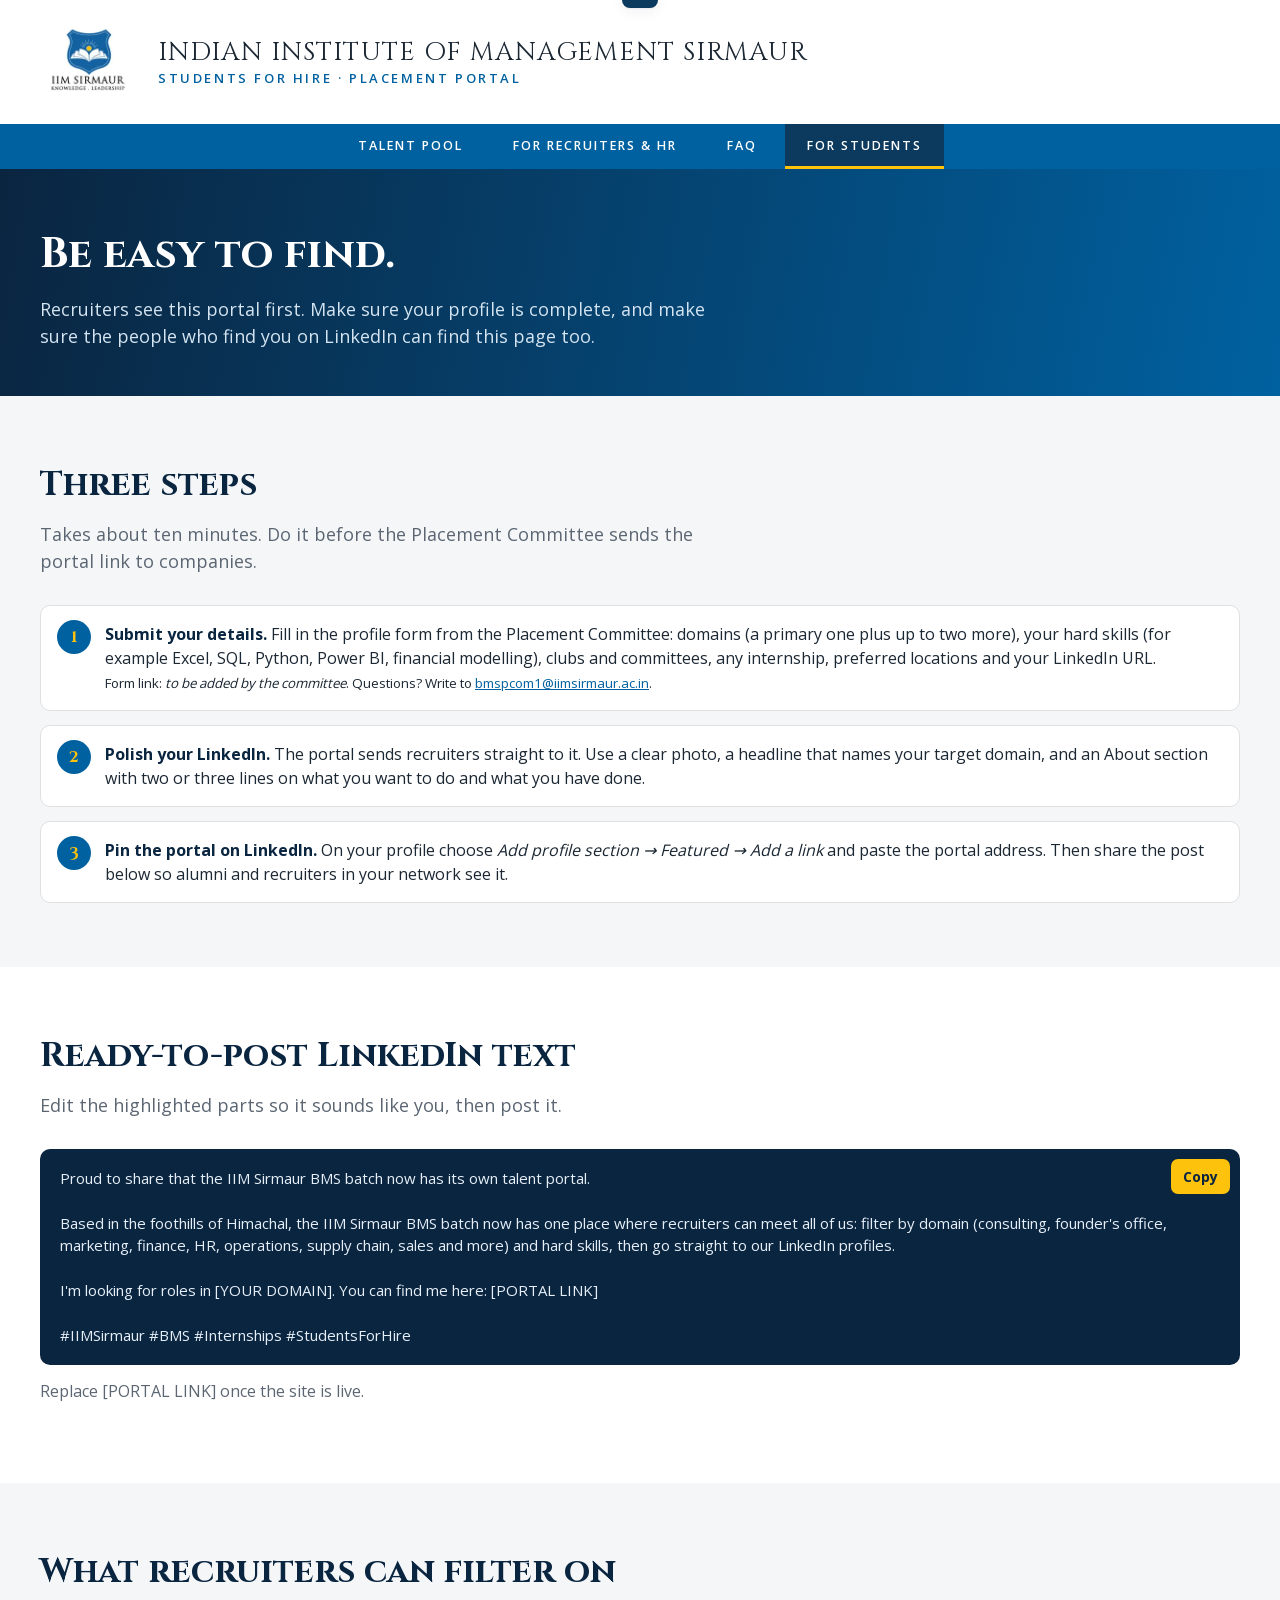
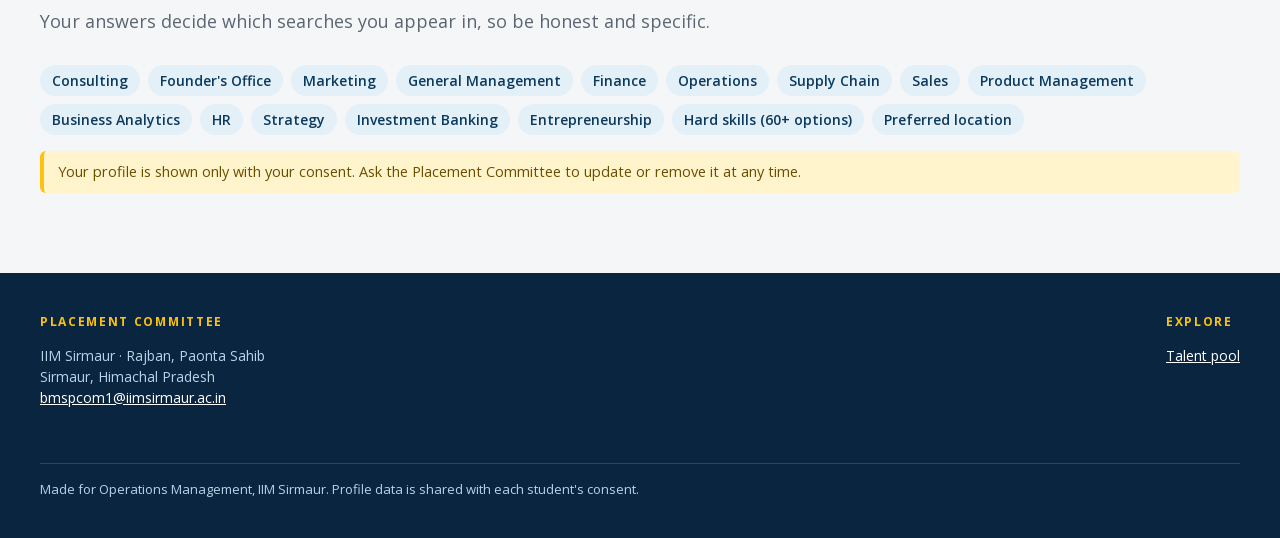
==== commit 2bf59e9b: "Placecom email, new hero copy, HR section, more hard skills, security hardening - Use bmspcom1@iimsi" ====
--- a/students.html
+++ b/students.html
@@ -4,24 +4,27 @@
 <meta charset="utf-8">
 <meta name="viewport" content="width=device-width, initial-scale=1">
 <title>For Students · Students for Hire · IIM Sirmaur</title>
+<meta http-equiv="Content-Security-Policy" content="default-src 'none'; script-src 'self'; style-src 'self'; img-src 'self'; font-src 'self'; connect-src 'none'; frame-src 'none'; object-src 'none'; form-action 'none'; base-uri 'none'">
+<meta name="referrer" content="no-referrer">
+<meta name="theme-color" content="#0061a0">
 <link rel="icon" href="assets/logo.png" type="image/png">
-<link rel="preconnect" href="https://fonts.googleapis.com">
-<link rel="preconnect" href="https://fonts.gstatic.com" crossorigin>
-<link href="https://fonts.googleapis.com/css2?family=Open+Sans:wght@400;600;700&family=Cinzel:wght@500;600;700&display=swap" rel="stylesheet">
 <link rel="stylesheet" href="css/styles.css">
+<script src="js/guard.js"></script>
 </head>
 <body>
+<a class="skip-link" href="#main">Skip to content</a>
 <div class="brand-bar"><div class="wrap">
   <a class="brand" href="index.html"><img src="assets/logo.png" alt="IIM Sirmaur logo" width="96" height="96">
   <span class="inst">INDIAN INSTITUTE OF MANAGEMENT SIRMAUR<span class="sub">Students for Hire · Placement Portal</span></span></a>
 </div></div>
 <nav class="nav-bar" aria-label="Main"><div class="wrap"><ul>
   <li><a href="index.html">Talent Pool</a></li>
-  <li><a href="index.html#recruiters">For Recruiters</a></li>
+  <li><a href="index.html#recruiters">For Recruiters &amp; HR</a></li>
+  <li><a href="index.html#faq">FAQ</a></li>
   <li><a href="students.html" aria-current="page">For Students</a></li>
 </ul></div></nav>
 
-<header class="page-hero"><div class="wrap">
+<header class="page-hero" id="main"><div class="wrap">
   <h1>Be easy to find.</h1>
   <p>Recruiters see this portal first. Make sure your profile is complete, and make sure the people who find you on LinkedIn can find this page too.</p>
 </div></header>
@@ -31,7 +34,7 @@
     <h2>Three steps</h2>
     <p class="lead">Takes about ten minutes. Do it before the Placement Committee sends the portal link to companies.</p>
     <ol class="steps">
-      <li><b>Submit your details.</b> Fill in the profile form from the Placement Committee: domains (a primary one plus up to two more), your hard skills (for example Excel, SQL, Python, Power BI, financial modelling), clubs and committees, any internship, preferred locations and your LinkedIn URL.<br><small>Form link: <em>to be added by the committee</em></small></li>
+      <li><b>Submit your details.</b> Fill in the profile form from the Placement Committee: domains (a primary one plus up to two more), your hard skills (for example Excel, SQL, Python, Power BI, financial modelling), clubs and committees, any internship, preferred locations and your LinkedIn URL.<br><small>Form link: <em>to be added by the committee</em>. Questions? Write to <a href="mailto:bmspcom1@iimsirmaur.ac.in">bmspcom1@iimsirmaur.ac.in</a>.</small></li>
       <li><b>Polish your LinkedIn.</b> The portal sends recruiters straight to it. Use a clear photo, a headline that names your target domain, and an About section with two or three lines on what you want to do and what you have done.</li>
       <li><b>Pin the portal on LinkedIn.</b> On your profile choose <em>Add profile section → Featured → Add a link</em> and paste the portal address. Then share the post below so alumni and recruiters in your network see it.</li>
     </ol>
@@ -44,12 +47,12 @@
     <p class="lead">Edit the highlighted parts so it sounds like you, then post it.</p>
     <div class="copybox" id="post">Proud to share that the IIM Sirmaur BMS batch now has its own talent portal.
 
-Based in the foothills of Himachal, we know it's hard to see all of us in one place. So we built one: filter by domain (consulting, founder's office, marketing, finance, operations, supply chain, sales and more), by hard skills, and go straight to our LinkedIn profiles.
+Based in the foothills of Himachal, the IIM Sirmaur BMS batch now has one place where recruiters can meet all of us: filter by domain (consulting, founder's office, marketing, finance, HR, operations, supply chain, sales and more) and hard skills, then go straight to our LinkedIn profiles.
 
 I'm looking for roles in [YOUR DOMAIN]. You can find me here: [PORTAL LINK]
 
 #IIMSirmaur #BMS #Internships #StudentsForHire<button class="btn btn-gold btn-sm" id="copyPost" type="button">Copy</button></div>
-    <p style="margin-top:14px;color:var(--muted)">Replace [PORTAL LINK] once the site is live.</p>
+    <p class="muted-note">Replace [PORTAL LINK] once the site is live.</p>
   </div>
 </section>
 
@@ -58,28 +61,19 @@
     <h2>What recruiters can filter on</h2>
     <p class="lead">Your answers decide which searches you appear in, so be honest and specific.</p>
     <div class="pills">
-      <span class="pill">Consulting</span><span class="pill">Founder's Office</span><span class="pill">Marketing</span><span class="pill">General Management</span><span class="pill">Finance</span><span class="pill">Operations</span><span class="pill">Supply Chain</span><span class="pill">Sales</span><span class="pill">Product Management</span><span class="pill">Business Analytics</span><span class="pill">HR</span><span class="pill">Strategy</span>
-      <span class="pill">Hard skills</span><span class="pill">Clubs</span><span class="pill">Preferred location</span>
+      <span class="pill">Consulting</span><span class="pill">Founder's Office</span><span class="pill">Marketing</span><span class="pill">General Management</span><span class="pill">Finance</span><span class="pill">Operations</span><span class="pill">Supply Chain</span><span class="pill">Sales</span><span class="pill">Product Management</span><span class="pill">Business Analytics</span><span class="pill">HR</span><span class="pill">Strategy</span><span class="pill">Investment Banking</span><span class="pill">Entrepreneurship</span>
+      <span class="pill">Hard skills (60+ options)</span><span class="pill">Preferred location</span>
     </div>
     <div class="note">Your profile is shown only with your consent. Ask the Placement Committee to update or remove it at any time.</div>
   </div>
 </section>
 
 <footer class="site"><div class="wrap">
-  <div><h4>Placement Committee</h4><p>IIM Sirmaur · Rajban, Paonta Sahib<br>Sirmaur, Himachal Pradesh</p></div>
+  <div class="contact"><h4>Placement Committee</h4><p>IIM Sirmaur · Rajban, Paonta Sahib<br>Sirmaur, Himachal Pradesh<br><a href="mailto:bmspcom1@iimsirmaur.ac.in">bmspcom1@iimsirmaur.ac.in</a></p></div>
   <div><h4>Explore</h4><p><a href="index.html">Talent pool</a></p></div>
   <p class="legal">Made for Operations Management, IIM Sirmaur. Profile data is shared with each student's consent.</p>
 </div></footer>
 <div class="toast" id="toast" role="status"></div>
-<script>
-document.getElementById('copyPost').addEventListener('click', async function () {
-  var box = document.getElementById('post'), btn = this, text = box.firstChild.textContent.trim();
-  try { await navigator.clipboard.writeText(text); } catch (e) {
-    var ta = document.createElement('textarea'); ta.value = text; document.body.appendChild(ta); ta.select(); try { document.execCommand('copy'); } catch (_) {} ta.remove();
-  }
-  var t = document.getElementById('toast'); t.textContent = 'Post copied'; t.classList.add('show');
-  setTimeout(function () { t.classList.remove('show'); }, 2000);
-});
-</script>
+<script src="js/students.js"></script>
 </body>
 </html>
--- a/css/styles.css
+++ b/css/styles.css
@@ -1,6 +1,10 @@
 /* IIM Sirmaur – Students for Hire
    Palette sampled from the official logo and website template:
    shield blue #0F60A2 / nav bar #0061A0, sun yellow #FDC20C, light grey #DFE0E2. */
+/* Fonts are self-hosted (SIL Open Font License) so the site makes no third-party requests. */
+@font-face { font-family: "Open Sans"; font-style: normal; font-weight: 400 700; font-display: swap; src: url(../assets/fonts/opensans-latin.woff2) format("woff2"); }
+@font-face { font-family: "Cinzel"; font-style: normal; font-weight: 400 900; font-display: swap; src: url(../assets/fonts/cinzel-latin.woff2) format("woff2"); }
+
 :root {
   --blue: #0061a0;
   --blue-deep: #0b3a5e;
@@ -41,7 +45,7 @@
 .nav-bar a:hover, .nav-bar a[aria-current="page"] { background: var(--blue-deep); box-shadow: inset 0 -3px 0 var(--gold); }
 
 /* ---------- hero ---------- */
-.hero { position: relative; color: #fff; background: var(--navy) center/cover no-repeat; isolation: isolate; }
+.hero { position: relative; color: #fff; background: var(--navy) url(../assets/campus-night.jpg) center/cover no-repeat; isolation: isolate; }
 .hero::before { content: ""; position: absolute; inset: 0; z-index: -1; background: linear-gradient(100deg, rgba(10,37,64,.94) 0%, rgba(0,97,160,.78) 55%, rgba(0,97,160,.35) 100%); }
 .hero .wrap { padding-top: 72px; padding-bottom: 56px; }
 .eyebrow { display: inline-block; font-size: 12px; letter-spacing: .22em; text-transform: uppercase; font-weight: 700; color: var(--gold); margin-bottom: 14px; }
@@ -185,7 +189,7 @@
 .panel .ico { width: 42px; height: 42px; border-radius: 10px; background: var(--blue); color: var(--gold); display: grid; place-items: center; font-weight: 800; font-size: 20px; margin-bottom: 12px; font-family: var(--font-head); }
 .panel h3 { margin: 0 0 6px; color: var(--navy); }
 .panel p { margin: 0; color: var(--muted); }
-.photo-strip { height: 260px; background: center/cover no-repeat; position: relative; }
+.photo-strip { height: 260px; background: var(--navy) url(../assets/campus-hostels.jpg) center/cover no-repeat; position: relative; }
 .photo-strip::after { content: ""; position: absolute; inset: 0; background: linear-gradient(0deg, rgba(10,37,64,.5), rgba(10,37,64,0) 60%); }
 .photo-strip blockquote { position: absolute; z-index: 1; left: 0; right: 0; bottom: 22px; margin: 0; color: #fff; font-family: var(--font-head); font-size: clamp(18px, 2.6vw, 28px); text-align: center; padding: 0 20px; }
 .steps { counter-reset: s; list-style: none; padding: 0; margin: 0; display: grid; gap: 14px; }
@@ -239,3 +243,50 @@
 .card.slim .avatar { width: 48px; height: 48px; font-size: 17px; }
 .btn.disabled { opacity: .55; cursor: default; box-shadow: inset 0 0 0 1.5px var(--line); color: var(--muted); }
 .grid.list .card .pending { flex: 1 1 220px; }
+
+/* ---------- additions: accessibility, quick domains, grouped hard skills, FAQ, sample data ---------- */
+.skip-link { position: absolute; left: 12px; top: -60px; z-index: 100; background: var(--gold); color: var(--navy); padding: 10px 16px; border-radius: 8px; font-weight: 700; text-decoration: none; }
+.skip-link:focus { top: 12px; }
+.noscript { background: var(--gold-tint); color: var(--gold-ink); padding: 14px 20px; text-align: center; font-weight: 600; }
+.hero .btn-row { display: flex; flex-wrap: wrap; gap: 10px; }
+.empty { grid-column: 1 / -1; }
+.flush { margin: 0; }
+.mt-12 { margin-top: 12px; }
+.mt-0 { margin-top: 0; }
+.muted-note { margin-top: 14px; color: var(--muted); }
+
+.quick { display: flex; align-items: center; gap: 8px; margin-bottom: 14px; padding-bottom: 4px; overflow-x: auto; scrollbar-width: thin; }
+.quick > b { flex: none; font-size: 12px; letter-spacing: .14em; text-transform: uppercase; color: var(--blue-deep); margin-right: 4px; }
+.quick .chip { flex: none; }
+
+.search-skill { margin-bottom: 10px; padding: 8px 10px; font-size: 14px; }
+.skillgrp { border: 1px solid var(--line); border-radius: 8px; margin-bottom: 8px; background: #fff; }
+.skillgrp summary { cursor: pointer; padding: 8px 12px; font-size: 13.5px; font-weight: 600; color: var(--navy); list-style: none; display: flex; align-items: center; justify-content: space-between; gap: 8px; }
+.skillgrp summary::-webkit-details-marker { display: none; }
+.skillgrp summary::after { content: "+"; color: var(--blue); font-size: 18px; line-height: 1; }
+.skillgrp[open] summary::after { content: "−"; }
+.skillgrp summary .sel { margin-left: auto; background: var(--blue); color: #fff; font-size: 11.5px; border-radius: 999px; padding: 1px 8px; }
+.skillgrp .chips { padding: 2px 10px 12px; }
+.skillgrp.none { display: none; }
+.chip.hide { display: none; }
+
+.tag.sample { background: var(--gold-tint); color: var(--gold-ink); box-shadow: inset 0 0 0 1px #f1d977; font-size: 11px; letter-spacing: .08em; text-transform: uppercase; }
+.card .sample-note { margin: 0; font-size: 12.5px; color: var(--gold-ink); }
+.card-top .tag.sample { margin-left: auto; align-self: flex-start; }
+.grid.list .card .sample-note { display: none; }
+
+.cols4 { display: grid; grid-template-columns: repeat(auto-fit, minmax(220px, 1fr)); gap: 16px; margin-top: 8px; }
+.cta-row { display: flex; flex-wrap: wrap; gap: 12px; align-items: center; margin-top: 26px; }
+.faq { display: grid; gap: 10px; max-width: 860px; }
+.faq details { background: #fff; border: 1px solid var(--line); border-radius: var(--radius); padding: 0 18px; }
+.faq summary { cursor: pointer; padding: 14px 0; font-weight: 600; color: var(--navy); }
+.faq details[open] summary { color: var(--blue); }
+.faq details p { margin: 0 0 14px; color: var(--muted); }
+.band:not(.white) .faq details { box-shadow: var(--shadow); }
+.trust { display: flex; flex-wrap: wrap; gap: 10px; margin-top: 18px; }
+.trust span { font-size: 13px; background: var(--sky-tint); color: var(--blue-deep); padding: 4px 11px; border-radius: 999px; font-weight: 600; }
+footer.site .contact a { word-break: break-all; }
+.hr-h { font-family: var(--font-head); color: var(--navy); margin: 40px 0 4px; font-size: 22px; }
+.quick .chips { flex-wrap: nowrap; }
+.layout > section { min-width: 0; }
+.quick { max-width: 100%; }
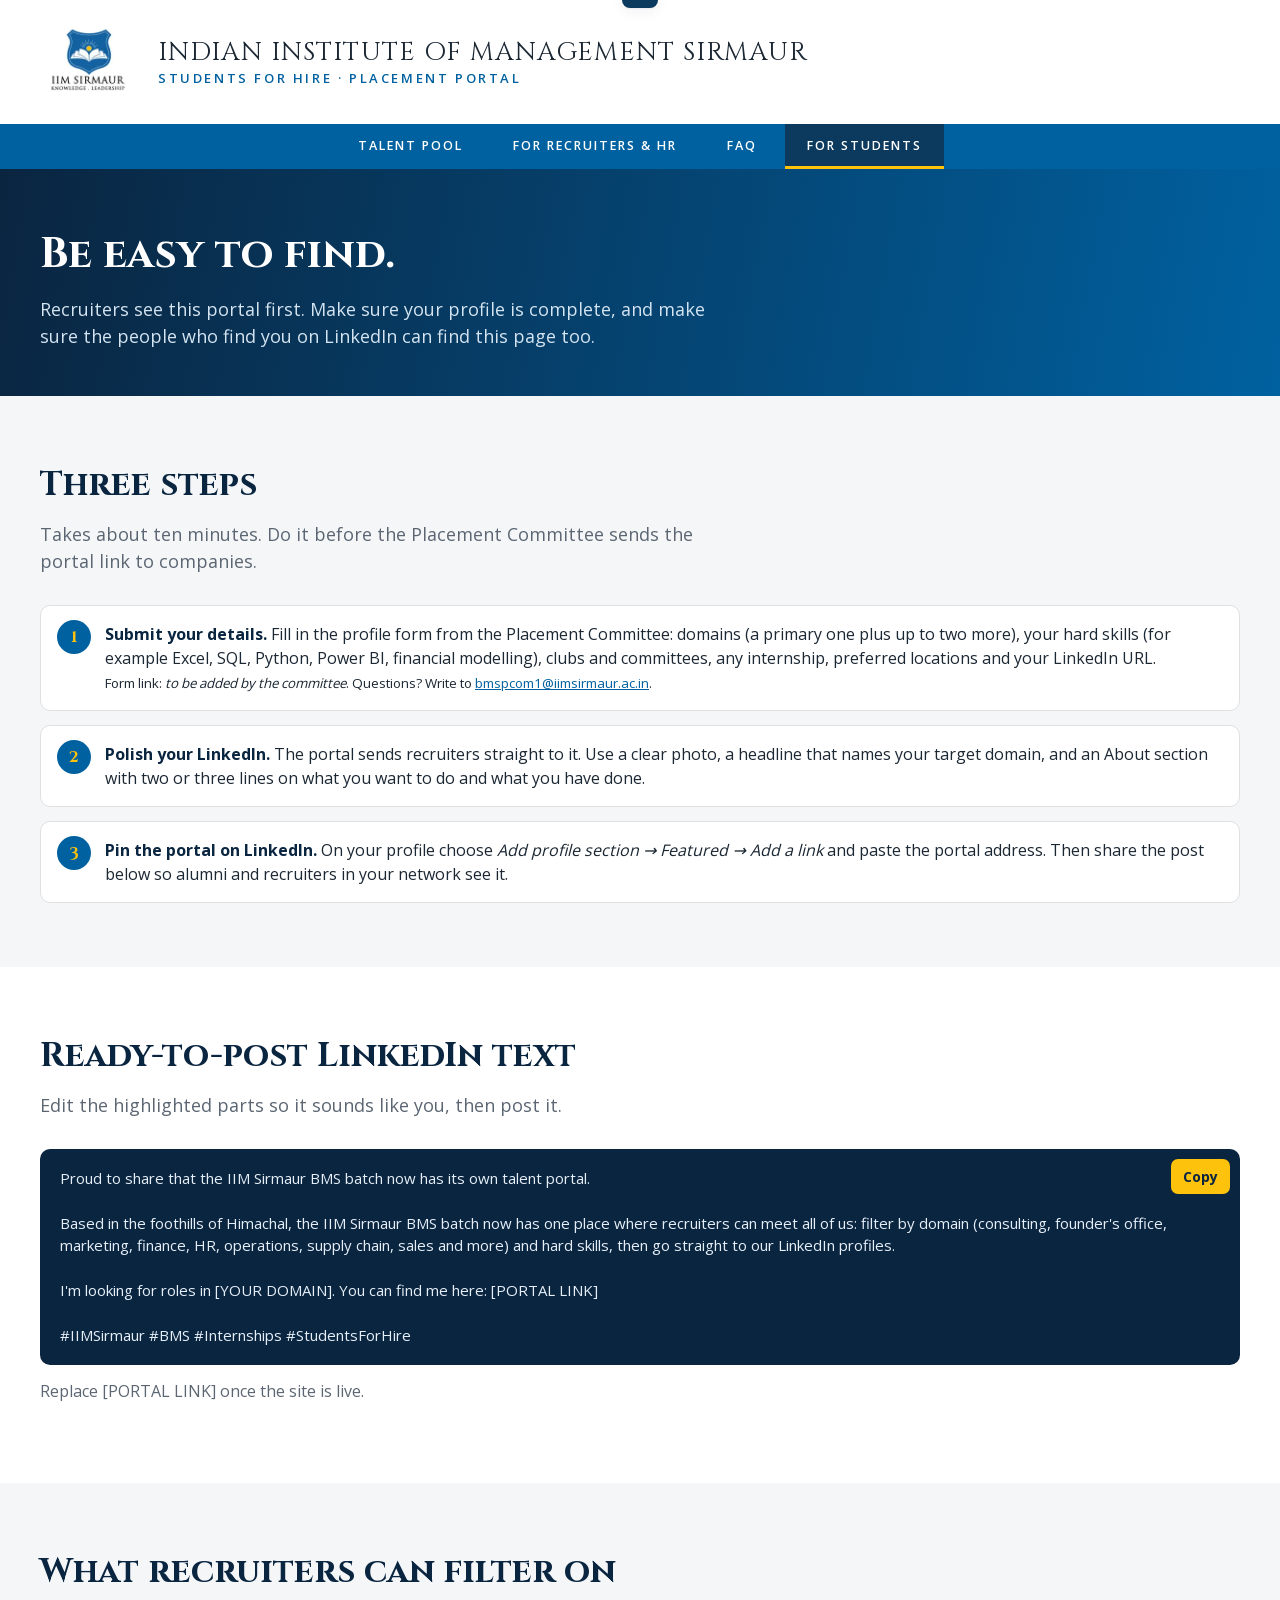
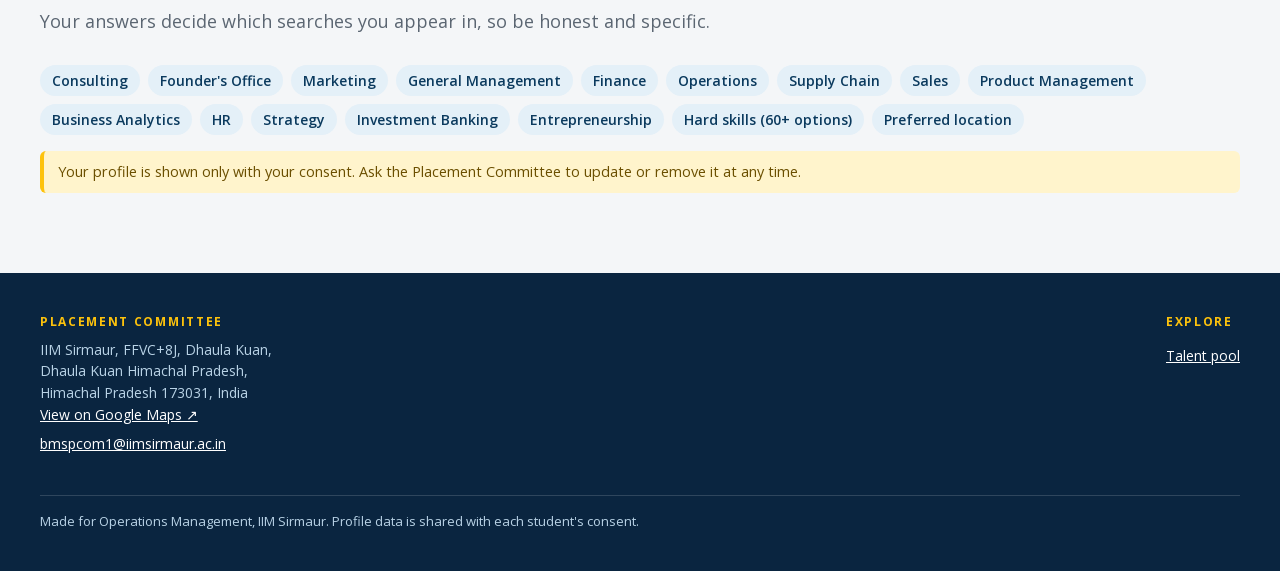
==== commit a7963943: "Profiles with details first, remove Sample label, correct campus address, add map link, 404, sitemap" ====
--- a/students.html
+++ b/students.html
@@ -69,7 +69,7 @@
 </section>
 
 <footer class="site"><div class="wrap">
-  <div class="contact"><h4>Placement Committee</h4><p>IIM Sirmaur · Rajban, Paonta Sahib<br>Sirmaur, Himachal Pradesh<br><a href="mailto:bmspcom1@iimsirmaur.ac.in">bmspcom1@iimsirmaur.ac.in</a></p></div>
+  <div class="contact"><h4>Placement Committee</h4><address>IIM Sirmaur, FFVC+8J, Dhaula Kuan,<br>Dhaula Kuan Himachal Pradesh,<br>Himachal Pradesh 173031, India<br><a href="https://www.google.com/maps/search/?api=1&amp;query=FFVC%2B8J%20Dhaula%20Kuan%20Himachal%20Pradesh%20173031" target="_blank" rel="noopener noreferrer">View on Google Maps ↗</a></address><p><a href="mailto:bmspcom1@iimsirmaur.ac.in">bmspcom1@iimsirmaur.ac.in</a></p></div>
   <div><h4>Explore</h4><p><a href="index.html">Talent pool</a></p></div>
   <p class="legal">Made for Operations Management, IIM Sirmaur. Profile data is shared with each student's consent.</p>
 </div></footer>
--- a/css/styles.css
+++ b/css/styles.css
@@ -270,10 +270,6 @@
 .skillgrp.none { display: none; }
 .chip.hide { display: none; }
 
-.tag.sample { background: var(--gold-tint); color: var(--gold-ink); box-shadow: inset 0 0 0 1px #f1d977; font-size: 11px; letter-spacing: .08em; text-transform: uppercase; }
-.card .sample-note { margin: 0; font-size: 12.5px; color: var(--gold-ink); }
-.card-top .tag.sample { margin-left: auto; align-self: flex-start; }
-.grid.list .card .sample-note { display: none; }
 
 .cols4 { display: grid; grid-template-columns: repeat(auto-fit, minmax(220px, 1fr)); gap: 16px; margin-top: 8px; }
 .cta-row { display: flex; flex-wrap: wrap; gap: 12px; align-items: center; margin-top: 26px; }
@@ -290,3 +286,12 @@
 .quick .chips { flex-wrap: nowrap; }
 .layout > section { min-width: 0; }
 .quick { max-width: 100%; }
+
+/* ---------- address, back to top ---------- */
+footer.site address { font-style: normal; line-height: 1.55; margin: 0 0 8px; }
+footer.site .contact p { margin: 0; }
+footer.site .contact { max-width: 340px; }
+.to-top { position: fixed; right: 18px; bottom: 18px; width: 44px; height: 44px; border-radius: 50%; border: 0; background: var(--blue); color: #fff; font-size: 20px; cursor: pointer; box-shadow: var(--shadow); opacity: 0; pointer-events: none; transition: opacity .2s; z-index: 25; }
+.to-top.show { opacity: 1; pointer-events: auto; }
+.to-top:hover { background: var(--navy); }
+@media (max-width: 720px) { .to-top { bottom: 84px; right: 12px; } }
